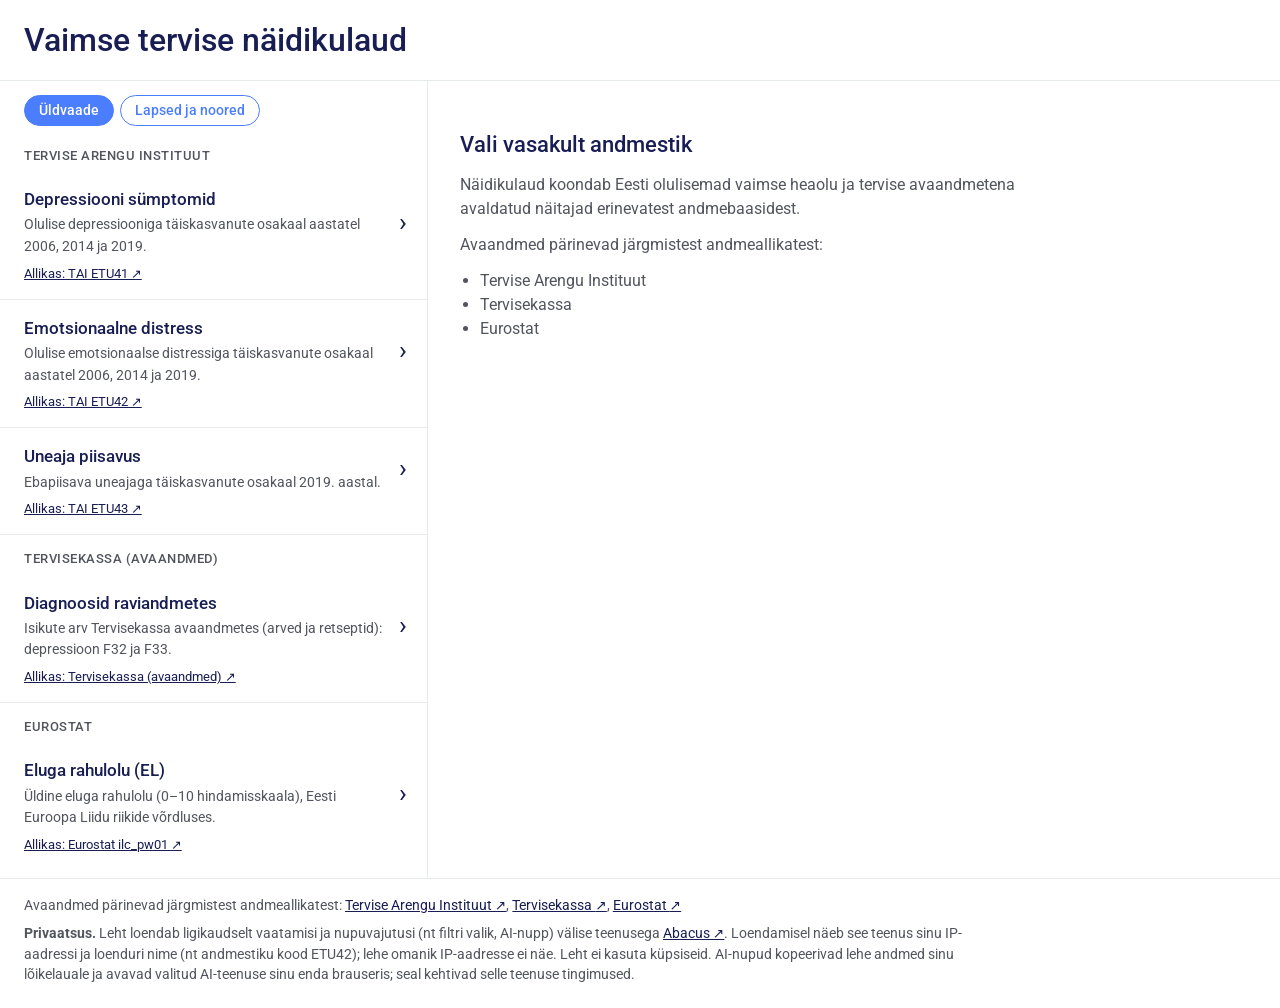
==== index.html @ b2aa9c13 "Lisa vaade „Lapsed ja noored“ ja HBSC depressiivsete episoodide aruanne (KU12, KU121–KU123) Loendi k" ====
<!doctype html>
<html lang="et">
<head>
<meta charset="utf-8">
<meta name="viewport" content="width=device-width, initial-scale=1">
<title>Vaimse tervise näidikulaud</title>
<meta name="description" content="Eesti vaimse tervise ja heaolu avaandmed ühel lehel: Tervise Arengu Instituut, Tervisekassa ja Eurostat.">
<link rel="icon" href="favicon.svg" type="image/svg+xml">
<!-- Lingi eelvaade (SharePoint, Teams, e-post) -->
<meta property="og:type" content="website">
<meta property="og:locale" content="et_EE">
<meta property="og:title" content="Vaimse tervise näidikulaud">
<meta property="og:description" content="Eesti vaimse tervise ja heaolu avaandmed ühel lehel: depressioon, distress, uneaja piisavus, eluga rahulolu ja koolinoorte depressiivsed episoodid. Allikad: Tervise Arengu Instituut, Tervisekassa, Eurostat.">
<meta property="og:url" content="https://maag6969.github.io/vt-startpage/">
<meta name="twitter:card" content="summary">
<!--
  Content Security Policy: skriptid, stiilid ja fondid ainult omalt lehelt; päringud ainult nimetatud andmeallikatele ja loendurile.
  Uue andmeallika lisamisel lisa selle aadress connect-src alla (muidu päring blokeeritakse). style-src on range: HTML-is ei tohi olla
  style="…" atribuuti, värve pannakse CSSOM-iga. Meta-tag ei toeta frame-ancestors'i (GitHub Pages ei lase HTTP-päiseid seadistada).
-->
<meta http-equiv="Content-Security-Policy" content="default-src 'none'; script-src 'self'; style-src 'self'; font-src 'self'; img-src 'self' data:; connect-src 'self' https://statistika.tai.ee https://ec.europa.eu https://abacus.jasoncameron.dev; base-uri 'none'; form-action 'none'; object-src 'none'">
<meta name="referrer" content="strict-origin-when-cross-origin">
<link rel="stylesheet" href="css/styles.css">
</head>
<body>
<a class="skip-link" href="#content">Liigu sisu juurde</a>

<header class="site-header">
  <div class="site-header__title">
    <h1>Vaimse tervise näidikulaud</h1>
    <p class="site-header__views" id="view-count" hidden></p>
  </div>
</header>

<div class="layout">
  <nav class="panel-list" aria-label="Andmestikud">
    <div class="list-toolbar" id="view-toolbar" role="group" aria-label="Loendi vaade">
      <button type="button" class="view-toggle is-active" data-mode="yld" aria-pressed="true" aria-controls="dataset-list">Üldvaade</button>
      <button type="button" class="view-toggle" data-mode="noored" aria-pressed="false" aria-controls="dataset-list">Lapsed ja noored</button>
    </div>
    <div id="dataset-list"></div>
  </nav>

  <main class="panel-content" id="content" tabindex="-1" aria-live="polite" aria-busy="false"></main>
</div>

<!-- Sisu (allikate loetelu) tuleb js/app.js renderFooter()-ist, samast allikast mis avalehe tekst -->
<footer class="site-footer" id="site-footer"></footer>

<script src="js/core.js"></script>
<script src="js/tables/etu41.js"></script>
<script src="js/tables/etu42.js"></script>
<script src="js/tables/etu43.js"></script>
<script src="js/tables/eurostat-ilc-pw01.js"></script>
<script src="js/tables/tervisekassa-adapter.js"></script>
<script src="js/tables/tervisekassa-diagnoosid.js"></script>
<script src="js/tables/hbsc-ku12.js"></script>
<script src="js/module.js"></script>
<script src="js/usage.js"></script>
<script src="js/ai-prompt.js"></script>
<script src="js/app.js"></script>
</body>
</html>
---- css/styles.css ----
/* Vaimse tervise näidikulaud — stiilid. Tokenid ja otsused: disain.md p. 1–2. */

/* Roboto ise hostitud: muutuv font, üks fail katab kaalud 300–700; latin-ext sisaldab eesti š ja ž. Sama font mis varem Google Fonts'ist,
   aga külastaja IP ei lähe Google'ile. Litsents: fonts/OFL.txt (SIL OFL 1.1). */
@font-face {
  font-family: "Roboto"; font-style: normal; font-weight: 300 700; font-stretch: 100%; font-display: swap;
  src: url("../fonts/roboto-latin-ext.woff2") format("woff2");
  unicode-range: U+0100-02BA, U+02BD-02C5, U+02C7-02CC, U+02CE-02D7, U+02DD-02FF, U+0304, U+0308, U+0329, U+1D00-1DBF, U+1E00-1E9F, U+1EF2-1EFF, U+2020, U+20A0-20AB, U+20AD-20C4, U+2113, U+2C60-2C7F, U+A720-A7FF;
}
@font-face {
  font-family: "Roboto"; font-style: normal; font-weight: 300 700; font-stretch: 100%; font-display: swap;
  src: url("../fonts/roboto-latin.woff2") format("woff2");
  unicode-range: U+0000-00FF, U+0131, U+0152-0153, U+02BB-02BC, U+02C6, U+02DA, U+02DC, U+0304, U+0308, U+0329, U+2000-206F, U+20AC, U+2122, U+2191, U+2193, U+2212, U+2215, U+FEFF, U+FFFD;
}

:root {
  color-scheme: light;

  /* SoM stiiliraamat */
  --som-keskmine-sinine: #4B7DFF;
  --som-tumesinine:      #181E54;

  --tekst-1:        #0e0f21;
  --tekst-pealkiri: #181E54;
  --tekst-2:        #52555e;
  --taust:          #ffffff;
  --joon:           #e7eaea;
  --sinine-15:      #E4ECFF;
  --positiivne:     #677c36;
  --negatiivne:     #c0392b;

  --series-1: #4B7DFF;
  --series-2: #d4621a;   /* raamatu oranž #f17a29 tumendatud: graafikuelemendi kontrast ≥ 3:1 */
  /* Rühmade võrdluse jooned (vanuserühmad, haridustasemed; SoM lisavärvid tumendatud, 35–64 lilla). 7 värvi
     validaatoriga kontrollitud valgel taustal (06.11.2026: kõrvuti olevate halvim värvipimeduse ΔE 12,1, tavanägemisel 26,6,
     kontrast ≥ 3:1). Järjekord on fikseeritud: sama värv kõigis aruannetes, kus vanuserühmi võrreldakse. */
  --age-1: #d4621a;   /* oranž */
  --age-2: #2a8fd1;   /* helesinine tumendatud */
  --age-3: #b88a00;   /* kollane tumendatud */
  --age-4: #7c3fbf;   /* lilla (SoM paletis lillat pole; kaks sinist oleks eristamatud) */
  --age-5: #4e9a3a;   /* heleroheline tumendatud */
  --age-6: #9b2774;   /* roosakaslilla */
  --age-7: #0093a8;   /* türkiis */

  --skeleton: #f1f3f3;
  --radius:   12px;
  --pill:     999px;
  --font: "Roboto", system-ui, -apple-system, "Segoe UI", sans-serif;
}

* { box-sizing: border-box; }

/* Brauseri kerimiskinnitus (scroll anchoring) lükkas pärast aruande valimist lehe tagasi vana asukohta: laadimiskaader on
   lühike, siis sisu kasvab ja brauser hoiab jalust paigal. Aruande sisu vahetub terviklikult, seega kinnitust pole vaja. */
html { overflow-anchor: none; }

html, body {
  margin: 0;
  background: var(--taust);
  color: var(--tekst-1);
  font-family: var(--font);
  font-size: 16px;
  line-height: 1.5;
}

a { color: var(--tekst-pealkiri); }
a:hover { text-decoration-thickness: 2px; }

:focus-visible {
  outline: 3px solid var(--som-keskmine-sinine);
  outline-offset: 2px;
}

.visually-hidden {
  position: absolute !important; width: 1px; height: 1px; overflow: hidden;
  clip: rect(0 0 0 0); white-space: nowrap;
}

.only-narrow { display: none; }
@media (max-width: 767px) {
  .only-wide { display: none; }
  .only-narrow { display: inline; }
}

.skip-link {
  position: absolute; left: 16px; top: -48px; z-index: 10;
  background: var(--som-tumesinine); color: #fff; padding: 8px 16px; border-radius: var(--pill);
}
.skip-link:focus { top: 8px; }

/* ---- päis ---------------------------------------------------------- */

.site-header {
  display: flex; flex-wrap: wrap; align-items: baseline; justify-content: space-between;
  gap: 4px 24px;
  padding: 20px 24px;
  border-bottom: 1px solid var(--joon);
}
.site-header h1 {
  margin: 0;
  color: var(--tekst-pealkiri);
  font-weight: 500;
  font-size: 2rem;          /* 1.6rem × 1,25 */
  line-height: 1.25;
}
.site-header__views { margin: 2px 0 0; font-size: 0.875rem; color: var(--tekst-2); font-variant-numeric: tabular-nums; }
.site-header__views[hidden] { display: none; }

/* ---- paneelid ------------------------------------------------------ */

.layout {
  display: grid;
  grid-template-columns: minmax(320px, 1fr) 2fr;
  min-height: calc(100vh - 160px);
}

/* Laial ekraanil on loend kleepuv: leht kerib tervikuna (hea printimisel ja iframe'is), aga loend jääb ekraanile
   ja kerib vajadusel ise. Eraldusjoon on sisupaneelil, et see jookseks kogu kõrguse ulatuses. */
.panel-list {
  padding: 8px 0;
  position: sticky; top: 0; align-self: start;
  max-height: 100vh; overflow-y: auto;
}

.panel-content {
  border-left: 1px solid var(--joon);
  padding: 24px 32px 48px;
  min-width: 0;
}

/* ---- loendi rida --------------------------------------------------- */

.dataset-list { list-style: none; margin: 0; padding: 0; }

/* Grupi pealkiri: väike hall rida rea kohal */
.dataset-group-heading {
  margin: 0; padding: 14px 20px 6px 24px;
  font-size: 0.8rem; font-weight: 500; letter-spacing: 0.04em; text-transform: uppercase;
  color: var(--tekst-2);
}
.dataset-list + .dataset-group-heading { border-top: 1px solid var(--joon); margin-top: 0; }

.dataset {
  position: relative;
  border-bottom: 1px solid var(--joon);
}
.dataset:last-child { border-bottom: none; }

.dataset::before {
  content: ""; position: absolute; left: 0; top: 0; bottom: 0; width: 4px;
  background: transparent;
}
.dataset.is-active { background: var(--sinine-15); }
.dataset.is-active::before { background: var(--som-keskmine-sinine); }

.dataset__button {
  display: grid; grid-template-columns: 1fr auto; gap: 2px 12px; align-items: center;
  width: 100%;
  padding: 16px 20px 4px 24px;
  background: none; border: none; text-align: left; cursor: pointer;
  font: inherit; color: inherit;
}
.dataset__button:hover .dataset__title { text-decoration: underline; }
.dataset__button:focus-visible { outline-offset: -3px; }

.dataset__title {
  grid-column: 1; color: var(--tekst-pealkiri); font-weight: 500; font-size: 1.05rem;
}
.dataset__desc { grid-column: 1; color: var(--tekst-2); font-size: 0.9rem; }
.dataset__chevron {
  grid-column: 2; grid-row: 1 / span 2;
  color: var(--som-tumesinine); font-size: 1.6rem; line-height: 1;
}

.dataset__footer {
  display: flex; flex-wrap: wrap; align-items: center; gap: 4px 16px;
  padding: 2px 20px 16px 24px;
  font-size: 0.8rem; color: var(--tekst-2);
}
.dataset__views { font-variant-numeric: tabular-nums; }
.dataset__views[hidden] { display: none; }
.dataset__status { display: inline-flex; align-items: center; gap: 6px; }
.dataset__status.is-error { color: var(--negatiivne); font-weight: 500; }

.spinner {
  width: 14px; height: 14px; border-radius: 50%;
  border: 2px solid var(--joon); border-top-color: var(--som-keskmine-sinine);
  animation: spin 0.8s linear infinite;
}
@keyframes spin { to { transform: rotate(360deg); } }

/* ---- nupud ---------------------------------------------------------- */

.btn {
  display: inline-flex; align-items: center; justify-content: center; gap: 8px;
  font-family: var(--font); font-size: 19px; font-weight: 700; line-height: 1.2;
  background: var(--som-keskmine-sinine); color: #fff;
  border: none; border-radius: var(--pill);
  padding: 10px 24px; cursor: pointer; text-decoration: none;
}
.btn:hover { filter: brightness(0.94); }
.btn:disabled { opacity: 0.6; cursor: progress; }

/* Väiksem, tagasihoidlikum nupuvariant (nt „Näita kõiki riike“ tulpdiagrammi all) */
.btn--ghost {
  background: none; color: var(--som-tumesinine); font-size: 0.9rem;
  padding: 6px 14px; border: 1px solid var(--joon); margin-top: 4px;
}
.btn--ghost:hover { filter: none; background: var(--sinine-15); }

/* ---- ümarad sildid -------------------------------------------------- */

.pill {
  display: inline-block;
  background: var(--sinine-15); color: var(--som-tumesinine);
  font-size: 0.8rem; font-weight: 500; line-height: 1.4;
  padding: 3px 12px; border-radius: var(--pill);
}
/* ---- kuvamisala ----------------------------------------------------- */

.back-link { display: none; margin-bottom: 16px; font-size: 0.9rem; }

.empty-state { max-width: 560px; padding-top: 24px; }
.empty-state h2 { color: var(--tekst-pealkiri); font-weight: 500; font-size: 1.35rem; margin: 0 0 12px; }
.empty-state p { color: var(--tekst-2); margin: 0 0 12px; }
.empty-state ul { color: var(--tekst-2); margin: 0 0 12px; padding-left: 1.25rem; }

.module__status { font-size: 0.875rem; color: var(--tekst-2); margin: 0; }
.module__status:empty { display: none; }
.module__status a { color: inherit; }
.module__status--error { color: var(--negatiivne); font-weight: 500; }
/* Ülemine rida: staatus väiksemas kirjas, AI-nupud samal real paremal (nagu M3). Kui staatusele jääks alla 280 px,
   läheb nupukast järgmisele reale, et staatus ei muutuks kitsaks mitmerealiseks tulbaks. */
.module__topbar { display: flex; flex-wrap: wrap; align-items: flex-start; gap: 4px 14px; margin: 0 0 4px; }
.module__topbar .module__status { font-size: 0.78rem; line-height: 1.45; flex: 1 1 280px; min-width: 0; }
.ai-box { margin: 0 0 0 auto; flex: 0 0 auto; max-width: 100%; }
.ai-box__row { display: flex; flex-wrap: wrap; align-items: center; gap: 6px; }
.ai-box__label { font-size: 0.78rem; color: var(--tekst-2); }
/* Tumesinine, sest valge kiri keskmisel sinisel (~3,7:1) ei sobi nii väikesele kirjale (AI-ANALUUS.md p. 9.2) */
.ai-box__btn {
  font: inherit; font-size: 0.78rem; font-weight: 500; line-height: 1.3; cursor: pointer;
  padding: 2px 10px; border-radius: var(--pill);
  color: #fff; background: var(--som-tumesinine); border: 1px solid var(--som-tumesinine);
}
.ai-box__btn:hover { filter: brightness(1.6); }
.ai-box__btn:disabled { opacity: 0.45; cursor: not-allowed; filter: none; }
.ai-box__btn:focus-visible { outline: 2px solid var(--som-keskmine-sinine); outline-offset: 2px; }
/* Pikk teade ei tohi kasti (ja ülemise rea) laiust määrata: width 0 + min-width 100% = murdub kasti laiusesse */
.ai-box__msg {
  width: 0; min-width: 100%; box-sizing: border-box; margin: 6px 0 0; padding: 10px 14px;
  font-size: 0.875rem; font-weight: 500; color: var(--tekst-1);
  background: var(--sinine-15); border-left: 4px solid var(--som-keskmine-sinine); border-radius: 4px;
}
.ai-box__msg:empty { display: none; }
.ai-box__text { display: block; width: 0; min-width: 100%; box-sizing: border-box; margin: 6px 0 0; font: inherit; font-size: 0.8125rem; }
.ai-toast {
  position: fixed; left: 16px; bottom: 16px; z-index: 50;
  width: min(380px, 44vw); padding: 14px 16px; box-sizing: border-box;
  background: var(--sinine-15); color: var(--tekst-1);
  border: 1px solid var(--som-keskmine-sinine); border-left-width: 6px; border-radius: 6px;
  box-shadow: 0 4px 16px rgba(24, 30, 84, 0.25);
}
.ai-toast[hidden] { display: none; }
/* 44vw hoiab teate AI-akna (ekraani parem pool) alt väljas; kitsal ekraanil akent kõrvale ei jää */
@media (max-width: 700px) { .ai-toast { width: calc(100vw - 32px); } }
.ai-toast__text { margin: 0 0 10px; font-size: 1rem; font-weight: 500; line-height: 1.4; }
.ai-toast__close {
  font: inherit; font-size: 0.875rem; font-weight: 500; cursor: pointer;
  padding: 4px 16px; border-radius: var(--pill); border: 0;
  color: #fff; background: var(--som-tumesinine);
}
.ai-toast__close:focus-visible { outline: 2px solid var(--som-keskmine-sinine); outline-offset: 2px; }
.module__head h2 {
  color: var(--tekst-pealkiri); font-weight: 500; font-size: 1.6rem; line-height: 1.25;
  margin: 8px 0 4px;
}
.module__head h2:focus { outline: none; }
.module__subtitle { color: var(--tekst-2); margin: 0 0 12px; }
.module__meta { display: flex; flex-wrap: wrap; gap: 8px; margin: 0 0 24px; padding: 0; list-style: none; }

/* filtrid kahes reas: pealmises rippmenüüd, igaühe all selle filtri võrdlusnupp */
.filter-block { margin: 0 0 24px; }
.filters {
  display: flex; flex-wrap: wrap; align-items: flex-start; gap: 16px 24px;
  margin: 0;
}
.field { display: flex; flex-direction: column; gap: 6px; min-width: 0; }
.field > label, .field > legend {
  font-size: 0.8rem; font-weight: 500; color: var(--tekst-2); padding: 0;
}
/* Rippmenüü ja võrdlusnupp on AI-nupust (.ai-box__btn) 10% suuremad: kiri 0.78 → 0.858rem, sisevahe 2/10 → 2.2/11 px */
.field select {
  font: inherit; font-size: 0.858rem; line-height: 1.3; color: var(--tekst-1);
  background: var(--taust); border: 1px solid #c9cfcf; border-radius: var(--pill);
  padding: 2.2px 26px 2.2px 11px; min-width: 130px; max-width: 100%;
  appearance: none; cursor: pointer;
  background-image: linear-gradient(45deg, transparent 50%, var(--som-tumesinine) 50%),
                    linear-gradient(135deg, var(--som-tumesinine) 50%, transparent 50%);
  background-position: calc(100% - 15px) 55%, calc(100% - 11px) 55%;
  background-size: 4px 4px; background-repeat: no-repeat;
}
.field select:focus-visible { outline: 3px solid var(--som-keskmine-sinine); outline-offset: 2px; }

/* Võrdlusnupp: pastelne heleroheline, aktiivne tumesinine */
.compare-btn {
  align-self: flex-start; margin-top: 4px;
  font: inherit; font-size: 0.858rem; font-weight: 500; line-height: 1.3; cursor: pointer;
  padding: 2.2px 11px; border-radius: var(--pill);
  border: 1px solid #a9d8b5; background: #dff3e3; color: var(--som-tumesinine);
}
.compare-btn:hover { border-color: var(--som-tumesinine); }
.compare-btn[aria-pressed="true"] { background: var(--som-tumesinine); border-color: var(--som-tumesinine); color: #fff; }
.compare-btn:focus-visible { outline: 3px solid var(--som-keskmine-sinine); outline-offset: 2px; }

/* Vaate nupud loendi kohal („Üldvaade“ | „Lapsed ja noored“) ja õdetabelite lõike lüliti aruande päises
   (19.11.2026, kujundus nagu M3-s: kontuurnupud, valitud täidetud) */
.list-toolbar { display: flex; flex-wrap: wrap; gap: 6px; padding: 6px 20px 6px 24px; }
.view-toggle {
  font: inherit; font-size: 0.875rem; font-weight: 500; cursor: pointer;
  padding: 4px 14px; border-radius: 999px;
  color: var(--som-keskmine-sinine); background: var(--taust); border: 1px solid var(--som-keskmine-sinine);
}
.view-toggle:hover, .view-toggle:focus-visible { background: var(--som-keskmine-sinine); color: #fff; }
.view-toggle:focus-visible { outline: 3px solid var(--som-tumesinine); outline-offset: 2px; }
.view-toggle.is-active { background: var(--som-keskmine-sinine); color: #fff; }
.sibling-switch { display: flex; flex-wrap: wrap; align-items: center; gap: 6px; margin: 0 0 14px; }

.module__body { transition: opacity 0.15s; }
.module__body.is-loading { opacity: 0.45; pointer-events: none; }

/* KPI-kaardid */
.kpi-row { display: flex; flex-wrap: wrap; gap: 16px; margin-bottom: 16px; }
.kpi {
  flex: 1 1 220px; max-width: 360px;
  border: 1px solid var(--joon); border-radius: var(--radius); padding: 16px 20px;
}
.kpi p { margin: 0; }
.kpi__label { font-size: 0.8rem; font-weight: 500; color: var(--tekst-2); text-transform: uppercase; letter-spacing: 0.04em; }
.kpi__value { font-size: 2.6rem; font-weight: 300; color: var(--som-tumesinine); line-height: 1.2; margin: 4px 0 !important; font-variant-numeric: tabular-nums; }
.kpi__value--missing { font-size: 1.1rem; font-weight: 400; color: var(--tekst-2); padding: 12px 0; }
.kpi__delta { font-size: 0.9rem; font-weight: 500; }
.kpi__delta.is-worse { color: var(--negatiivne); }
.kpi__delta.is-better { color: var(--positiivne); }
.kpi__delta.is-flat { color: var(--tekst-2); }
.kpi__delta-ref { font-weight: 400; color: var(--tekst-2); }
.kpi__note { font-size: 0.85rem; color: var(--tekst-2); }
.kpi__reference {
  font-size: 0.85rem; color: var(--tekst-2); margin-top: 8px !important;
  padding-top: 8px; border-top: 1px solid var(--joon);
}
.chart-note--after { margin: 8px 0 0; }

/* Valitud lõige (M3 eeskujul): KPI kastis ning iga joonise ja andmetabeli pealkirja all, väiksemas
   paksus kirjas, alati ka vaikevalikute korral (module.js TAI.sliceParts). Mitme KPI-kaardiga aruandel üks rida kogu
   kaardirea kasti ülaosas (.kpi-block), ühe kaardiga aruandel kaardi sees sildi all. */
.slice { font-size: 0.8rem; line-height: 1.4; color: var(--tekst-2); font-weight: 700; }
.chart-slice { margin: 0 0 10px; }
.kpi__slice { margin: 2px 0 4px !important; contain: inline-size; }
.kpi-block { border: 1px solid var(--joon); border-radius: var(--radius); padding: 12px 14px 0; margin-bottom: 16px; }
.kpi-block__slice { margin: 0 0 10px; }
.kpi-block .kpi-row { margin-bottom: 14px; }
.data-table__slice { display: block; margin-top: 2px; }

/* callout */
.callout {
  background: var(--sinine-15); border-left: 4px solid var(--som-keskmine-sinine);
  border-radius: 0 var(--radius) var(--radius) 0;
  padding: 14px 18px; margin: 0 0 32px; color: var(--tekst-1); max-width: 760px;
}

/* graafikud */
.chart-section { margin: 0 0 32px; }
.chart-section h3 { color: var(--tekst-pealkiri); font-weight: 500; font-size: 1.15rem; margin: 0 0 2px; }
.chart-note { color: var(--tekst-2); font-size: 0.85rem; margin: 0 0 10px; }
.legend { display: flex; flex-wrap: wrap; gap: 6px 18px; list-style: none; margin: 0 0 8px; padding: 0; font-size: 0.85rem; color: var(--tekst-2); }
.legend li { display: inline-flex; align-items: center; gap: 6px; }
.legend__swatch { width: 12px; height: 12px; border-radius: 50%; display: inline-block; }

.chart-holder { position: relative; width: 100%; }
svg.chart { display: block; max-width: 100%; height: auto; overflow: visible; font-family: var(--font); }
svg.chart .gridline { stroke: var(--joon); stroke-width: 1; }
svg.chart .baseline { stroke: #c9cfcf; stroke-width: 1; }
svg.chart .axis-label { fill: var(--tekst-2); font-size: 12px; }
svg.chart .mark-label {
  fill: var(--tekst-1); font-size: 12px; font-weight: 500; font-variant-numeric: tabular-nums;
  paint-order: stroke; stroke: var(--taust); stroke-width: 4px; stroke-linejoin: round;  /* loetav ka joone peal */
}
svg.chart .ref-label { paint-order: stroke; stroke: var(--taust); stroke-width: 4px; stroke-linejoin: round; }
svg.chart .line-series { fill: none; stroke-width: 2.5; }
svg.chart .line-dot { stroke: var(--taust); stroke-width: 2; }
svg.chart .group-label { fill: var(--tekst-2); font-size: 11px; font-weight: 500; text-transform: uppercase; letter-spacing: 0.05em; }
svg.chart .bar-label { fill: var(--tekst-1); font-size: 12.5px; }
svg.chart .bar-label.is-selected { font-weight: 700; fill: var(--som-tumesinine); }
svg.chart .ref-line { stroke-width: 1.5; stroke-dasharray: 4 3; }
svg.chart .ref-label { fill: var(--tekst-2); font-size: 11px; font-weight: 500; }
svg.chart .mark { cursor: default; }
svg.chart .mark:focus { outline: none; }
svg.chart .mark:focus-visible { stroke: var(--som-tumesinine); stroke-width: 3; }

.tooltip {
  position: absolute; z-index: 5; pointer-events: none;
  transform: translate(-50%, calc(-100% - 10px));
  background: var(--som-tumesinine); color: #fff;
  font-size: 0.8rem; padding: 6px 10px; border-radius: 8px; white-space: nowrap;
  opacity: 0; transition: opacity 0.1s;
}
.tooltip.is-visible { opacity: 1; }

/* andmetabel */
.data-details { margin: 0 0 8px; }
.data-details summary {
  cursor: pointer; color: var(--tekst-pealkiri); font-weight: 500; padding: 8px 0;
}
.data-table { width: 100%; max-width: 720px; border-collapse: collapse; font-size: 0.875rem; margin: 12px 0 20px; }
.data-table caption { text-align: left; color: var(--tekst-2); font-size: 0.85rem; padding-bottom: 6px; }
.data-table th, .data-table td { text-align: left; padding: 6px 10px; border-bottom: 1px solid var(--joon); }
.data-table thead th { color: var(--tekst-2); font-weight: 500; }
.data-table tbody th { font-weight: 400; }
.data-table .num { text-align: right; font-variant-numeric: tabular-nums; }
.data-table tr.is-total th, .data-table tr.is-total td { font-weight: 500; }
.data-table__link { font-size: 0.875rem; margin: 0; }

.module__footnotes {
  margin-top: 32px; padding-top: 16px; border-top: 1px solid var(--joon);
  font-size: 0.8rem; color: var(--tekst-2);
}
.module__footnotes p { margin: 0 0 6px; }

/* laadimise skelett */
.skeleton { display: grid; gap: 12px; padding-top: 8px; }
.skeleton__bar { background: var(--skeleton); border-radius: 8px; height: 16px; }
.skeleton__bar--title { height: 32px; width: 60%; }
.skeleton__bar--short { width: 30%; }
.skeleton__block { background: var(--skeleton); border-radius: var(--radius); height: 220px; margin-top: 12px; }

/* viga */
.error-box {
  border: 1px solid var(--joon); border-left: 4px solid var(--negatiivne);
  border-radius: var(--radius); padding: 20px 24px; max-width: 640px;
}
.error-box h3 { margin: 0 0 8px; color: var(--negatiivne); font-weight: 500; font-size: 1.1rem; }
.error-box p { margin: 0 0 16px; }
.error-box__upload { margin-top: 20px; padding-top: 16px; border-top: 1px solid var(--joon); font-size: 0.9rem; }
.error-box__upload p.muted { margin: 0 0 10px; color: var(--tekst-2); }
.error-box__upload label { display: block; font-weight: 500; margin-bottom: 6px; }
.error-box__upload input { font: inherit; max-width: 100%; }

/* ---- lehe jalus ----------------------------------------------------- */

.site-footer {
  border-top: 1px solid var(--joon);
  padding: 16px 24px 24px;
  font-size: 0.85rem; color: var(--tekst-2);
}
.site-footer p { margin: 0; max-width: 72em; }
.site-footer p + p { margin-top: 8px; }

/* ---- kitsas ekraan -------------------------------------------------- */

@media (max-width: 767px) {
  .site-header { padding: 16px; }
  .site-header h1 { font-size: 1.6875rem; }  /* 1.35rem × 1,25 */
  .layout { grid-template-columns: 1fr; min-height: 0; }
  .panel-list { position: static; max-height: none; overflow-y: visible; border-bottom: 1px solid var(--joon); padding: 0; }
  .dataset__button { padding: 14px 16px 4px 20px; }
  .dataset__footer { padding: 2px 16px 14px 20px; }
  .panel-content { border-left: none; padding: 20px 16px 40px; }
  .back-link { display: inline-block; }
  .site-footer { padding: 16px; }
}

/* Ainult ekraanil: printimisel on lehe laius samuti alla 768 px, aga seal ei ole vaja näpuga vajutada ega kerida.
   Nupud vähemalt 40 px kõrged (sama mis rippmenüüd). */
@media screen and (max-width: 767px) {
  .ai-box { margin-left: 0; width: 100%; }
  .ai-box__label { flex-basis: 100%; font-size: 0.875rem; }
  .ai-box__btn { flex: 1 1 0; min-height: 40px; font-size: 0.875rem; }
  .ai-toast__close { min-height: 40px; }
  .compare-btn, .field select, .view-toggle { min-height: 40px; }
  .back-link { padding: 9px 0; }
  .dataset__footer a { display: inline-block; padding: 6px 0; }
  /* Mitme veeruga võrdlustabel kitsal ekraanil: tabel keritav, leht mitte. Padding hoiab fookusjoone nähtaval. */
  .data-details { overflow-x: auto; padding: 3px; margin-left: -3px; margin-right: -3px; }
  .data-table th, .data-table td { padding: 6px; }
}

/* ---- printimine ----------------------------------------------------- */

.print-only { display: none; }

@media print {
  @page { margin: 15mm; }
  html, body { font-size: 11pt; }
  .skip-link, .panel-list, .back-link, .filters, .dataset__status, .site-header__views,
  .module__status, .ai-box, .ai-toast, .btn, .error-box__upload, .data-details summary, .tooltip { display: none !important; }
  .print-only { display: block; }

  .site-header { padding: 0 0 8px; }
  .layout { display: block; min-height: 0; }
  .panel-content { border-left: none; padding: 12px 0 0; }
  .site-footer { padding: 8px 0 0; }

  /* taustavärvid (callout, sildid) ka printides */
  .callout, .pill, .kpi, svg.chart { -webkit-print-color-adjust: exact; print-color-adjust: exact; }
  /* tabel koos pealkirjaga samale lehele; lehest pikem tabel murdub ikka, aga ridade vahelt */
  .kpi-row, .kpi, .callout, .chart-section, .chart-note--after, .data-table, .data-table tr { break-inside: avoid; }
  .chart-section h3 { break-after: avoid; }

  a { color: inherit; text-decoration: none; }
  .module__footnotes a::after, .site-footer a::after { content: " (" attr(href) ")"; font-size: 0.85em; word-break: break-all; }
  .module__footnotes a span, .site-footer a span { display: none; }
}

@media (prefers-reduced-motion: reduce) {
  .spinner { animation-duration: 2.4s; }
  html { scroll-behavior: auto; }
}
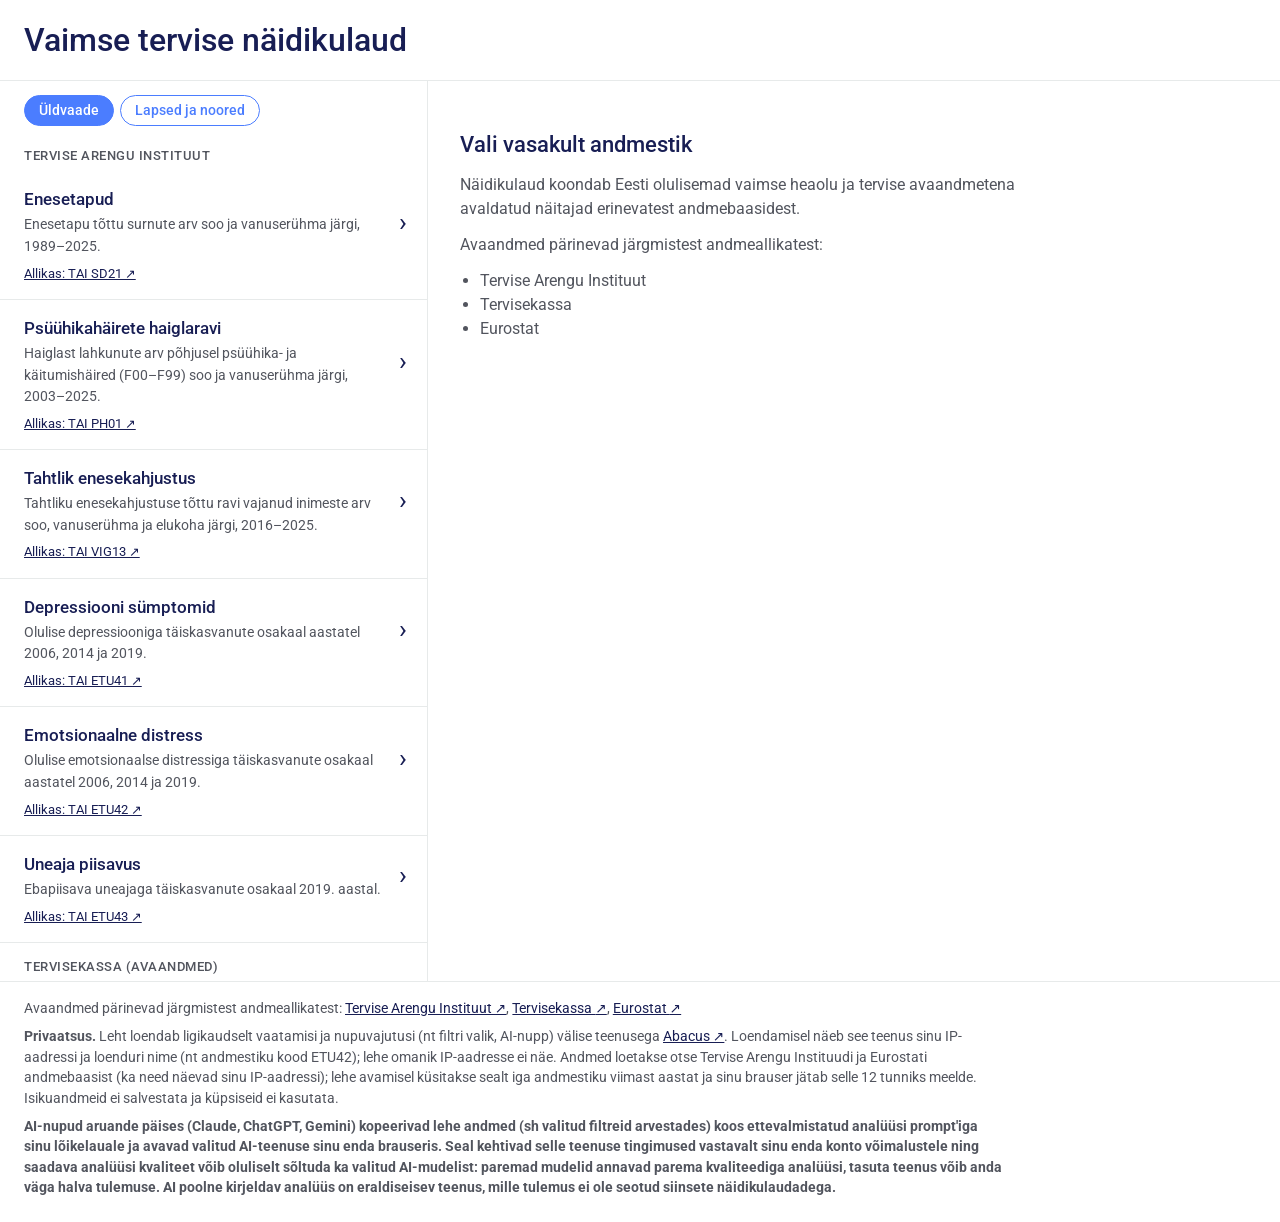
==== commit 16b2b754: "Lisa laste vaatesse HBSC masendus, kiusamine, küberkiusamine, tervise enesehinnang ja PKH4; Üldvaate" ====
--- a/index.html
+++ b/index.html
@@ -51,10 +51,12 @@
 <script src="js/tables/etu41.js"></script>
 <script src="js/tables/etu42.js"></script>
 <script src="js/tables/etu43.js"></script>
+<script src="js/tables/tai-registrid.js"></script>
 <script src="js/tables/eurostat-ilc-pw01.js"></script>
 <script src="js/tables/tervisekassa-adapter.js"></script>
 <script src="js/tables/tervisekassa-diagnoosid.js"></script>
 <script src="js/tables/hbsc-ku12.js"></script>
+<script src="js/tables/hbsc-pered.js"></script>
 <script src="js/module.js"></script>
 <script src="js/usage.js"></script>
 <script src="js/ai-prompt.js"></script>
--- a/css/styles.css
+++ b/css/styles.css
@@ -16,7 +16,7 @@
 :root {
   color-scheme: light;
 
-  /* SoM stiiliraamat */
+  /* Põhivärvid */
   --som-keskmine-sinine: #4B7DFF;
   --som-tumesinine:      #181E54;
 
@@ -31,13 +31,13 @@
 
   --series-1: #4B7DFF;
   --series-2: #d4621a;   /* raamatu oranž #f17a29 tumendatud: graafikuelemendi kontrast ≥ 3:1 */
-  /* Rühmade võrdluse jooned (vanuserühmad, haridustasemed; SoM lisavärvid tumendatud, 35–64 lilla). 7 värvi
+  /* Rühmade võrdluse jooned (vanuserühmad, haridustasemed; põhipaleti lisavärvid tumendatud, 35–64 lilla). 7 värvi
      validaatoriga kontrollitud valgel taustal (06.11.2026: kõrvuti olevate halvim värvipimeduse ΔE 12,1, tavanägemisel 26,6,
      kontrast ≥ 3:1). Järjekord on fikseeritud: sama värv kõigis aruannetes, kus vanuserühmi võrreldakse. */
   --age-1: #d4621a;   /* oranž */
   --age-2: #2a8fd1;   /* helesinine tumendatud */
   --age-3: #b88a00;   /* kollane tumendatud */
-  --age-4: #7c3fbf;   /* lilla (SoM paletis lillat pole; kaks sinist oleks eristamatud) */
+  --age-4: #7c3fbf;   /* lilla (põhipaletis lillat pole; kaks sinist oleks eristamatud) */
   --age-5: #4e9a3a;   /* heleroheline tumendatud */
   --age-6: #9b2774;   /* roosakaslilla */
   --age-7: #0093a8;   /* türkiis */
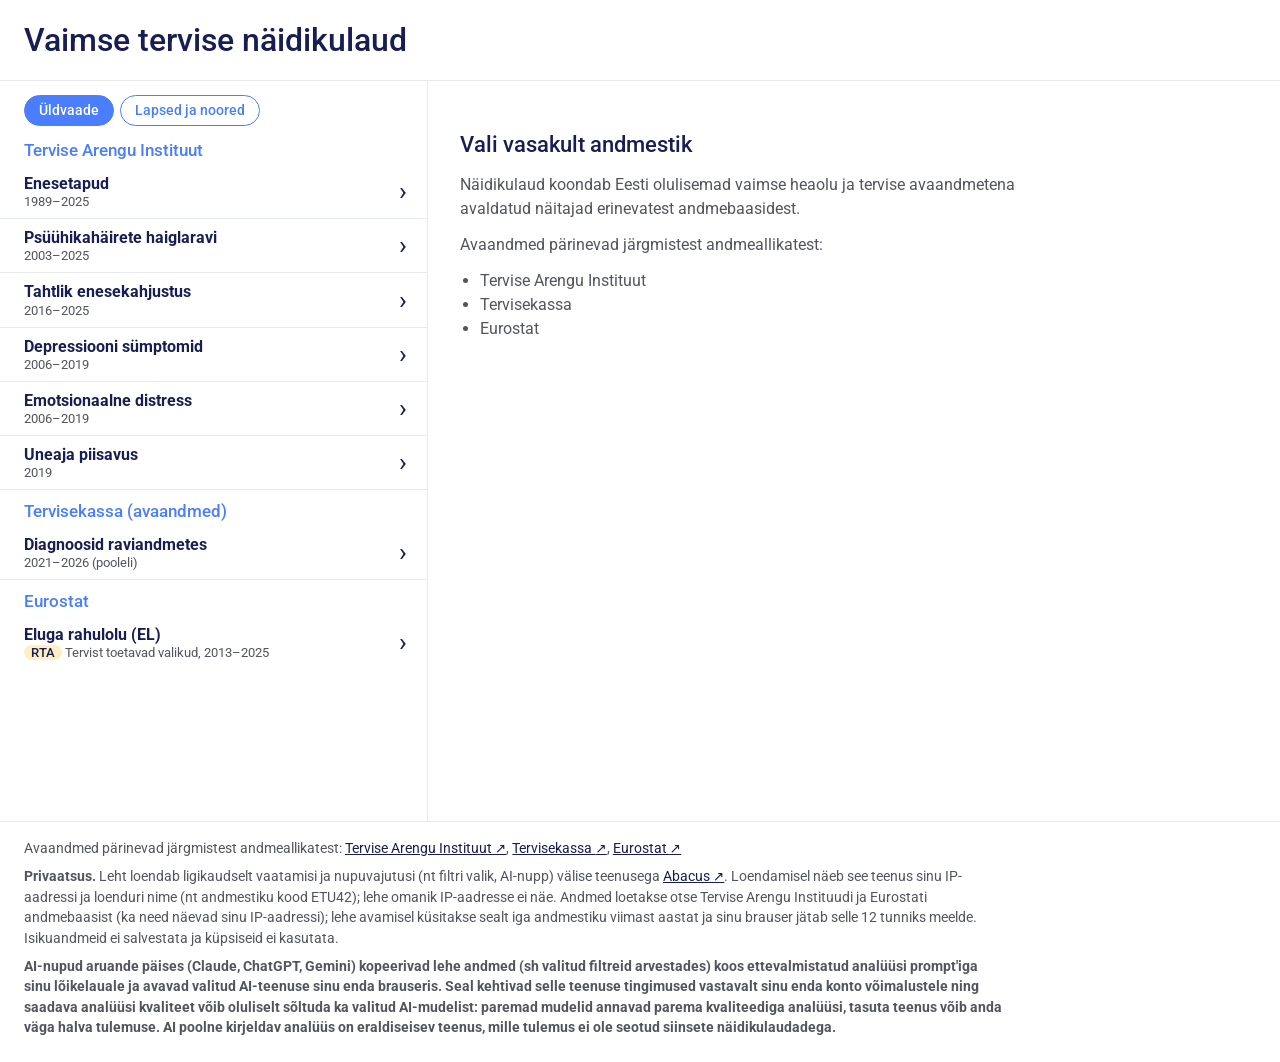
==== commit 05af2eb6: "Lisa menüüsse RTA märk täpse vastavusega aruandele (eluga rahulolu: Tervist toetavad valikud)" ====
--- a/index.html
+++ b/index.html
@@ -57,6 +57,7 @@
 <script src="js/tables/tervisekassa-diagnoosid.js"></script>
 <script src="js/tables/hbsc-ku12.js"></script>
 <script src="js/tables/hbsc-pered.js"></script>
+<script src="js/rta.js"></script>
 <script src="js/module.js"></script>
 <script src="js/usage.js"></script>
 <script src="js/ai-prompt.js"></script>
--- a/css/styles.css
+++ b/css/styles.css
@@ -26,6 +26,7 @@
   --taust:          #ffffff;
   --joon:           #e7eaea;
   --sinine-15:      #E4ECFF;
+  --rta-taust:      #FFEFC2;   /* RTA märgi pastelne kollakas taust (nagu M3-s, 19.11.2026) */
   --positiivne:     #677c36;
   --negatiivne:     #c0392b;
 
@@ -132,12 +133,15 @@
 
 .dataset-list { list-style: none; margin: 0; padding: 0; }
 
-/* Grupi pealkiri: väike hall rida rea kohal */
+/* Loend nagu M3-s (19.11.2026, kasutaja soov): paks pealkiri, teisel real ainult periood, sinine rühmapealkiri, M3 kirjasuurused
+   ja vahed; allikalinki menüüs pole, valitud real vaatamiste arv ja olek. */
+
+/* Rühmapealkiri (allikas): sinine, veidi suurem kui teemade pealkirjad */
 .dataset-group-heading {
-  margin: 0; padding: 14px 20px 6px 24px;
-  font-size: 0.8rem; font-weight: 500; letter-spacing: 0.04em; text-transform: uppercase;
-  color: var(--tekst-2);
-}
+  margin: 0; padding: 11px 20px 4px 24px;
+  color: var(--som-keskmine-sinine); font-weight: 500; font-size: 1.05rem; line-height: 1.25;
+}
+.dataset-group-heading:first-child { padding-top: 8px; }
 .dataset-list + .dataset-group-heading { border-top: 1px solid var(--joon); margin-top: 0; }
 
 .dataset {
@@ -154,9 +158,9 @@
 .dataset.is-active::before { background: var(--som-keskmine-sinine); }
 
 .dataset__button {
-  display: grid; grid-template-columns: 1fr auto; gap: 2px 12px; align-items: center;
+  display: grid; grid-template-columns: 1fr auto; gap: 1px 12px; align-items: center;
   width: 100%;
-  padding: 16px 20px 4px 24px;
+  padding: 9px 20px 8px 24px;
   background: none; border: none; text-align: left; cursor: pointer;
   font: inherit; color: inherit;
 }
@@ -164,19 +168,27 @@
 .dataset__button:focus-visible { outline-offset: -3px; }
 
 .dataset__title {
-  grid-column: 1; color: var(--tekst-pealkiri); font-weight: 500; font-size: 1.05rem;
-}
-.dataset__desc { grid-column: 1; color: var(--tekst-2); font-size: 0.9rem; }
+  grid-column: 1; color: var(--tekst-pealkiri); font-weight: 700; font-size: 1rem; line-height: 1.2;
+}
+/* Teine rida: RTA märk ja programm (kui on, js/rta.js) ning trendi periood (täielik kirjeldus hiirevihjes ja ekraanilugejal) */
+.dataset__desc { grid-column: 1; color: var(--tekst-2); font-size: 0.833rem; line-height: 1.2; }
+/* RTA märk nagu M3-s: tumesinine kiri pastelsel kollakal taustal (kontrast > 12:1) */
+.rta-pill {
+  background: var(--rta-taust); color: var(--som-tumesinine); font-weight: 500;
+  border-radius: var(--pill); padding: 0 7px; white-space: nowrap;
+}
 .dataset__chevron {
   grid-column: 2; grid-row: 1 / span 2;
   color: var(--som-tumesinine); font-size: 1.6rem; line-height: 1;
 }
 
+/* Valitud real: vaatamiste arv ja laadimise olek */
 .dataset__footer {
-  display: flex; flex-wrap: wrap; align-items: center; gap: 4px 16px;
-  padding: 2px 20px 16px 24px;
-  font-size: 0.8rem; color: var(--tekst-2);
-}
+  display: flex; flex-wrap: wrap; align-items: center; gap: 2px 16px;
+  padding: 0 20px 8px 24px;
+  font-size: 0.75rem; color: var(--tekst-2); line-height: 1.2;
+}
+.dataset:not(.is-active) .dataset__footer { display: none; }
 .dataset__views { font-variant-numeric: tabular-nums; }
 .dataset__views[hidden] { display: none; }
 .dataset__status { display: inline-flex; align-items: center; gap: 6px; }
@@ -462,8 +474,8 @@
   .site-header h1 { font-size: 1.6875rem; }  /* 1.35rem × 1,25 */
   .layout { grid-template-columns: 1fr; min-height: 0; }
   .panel-list { position: static; max-height: none; overflow-y: visible; border-bottom: 1px solid var(--joon); padding: 0; }
-  .dataset__button { padding: 14px 16px 4px 20px; }
-  .dataset__footer { padding: 2px 16px 14px 20px; }
+  .dataset__button { padding: 12px 16px 12px 20px; }
+  .dataset__footer { padding: 0 16px 12px 20px; }
   .panel-content { border-left: none; padding: 20px 16px 40px; }
   .back-link { display: inline-block; }
   .site-footer { padding: 16px; }
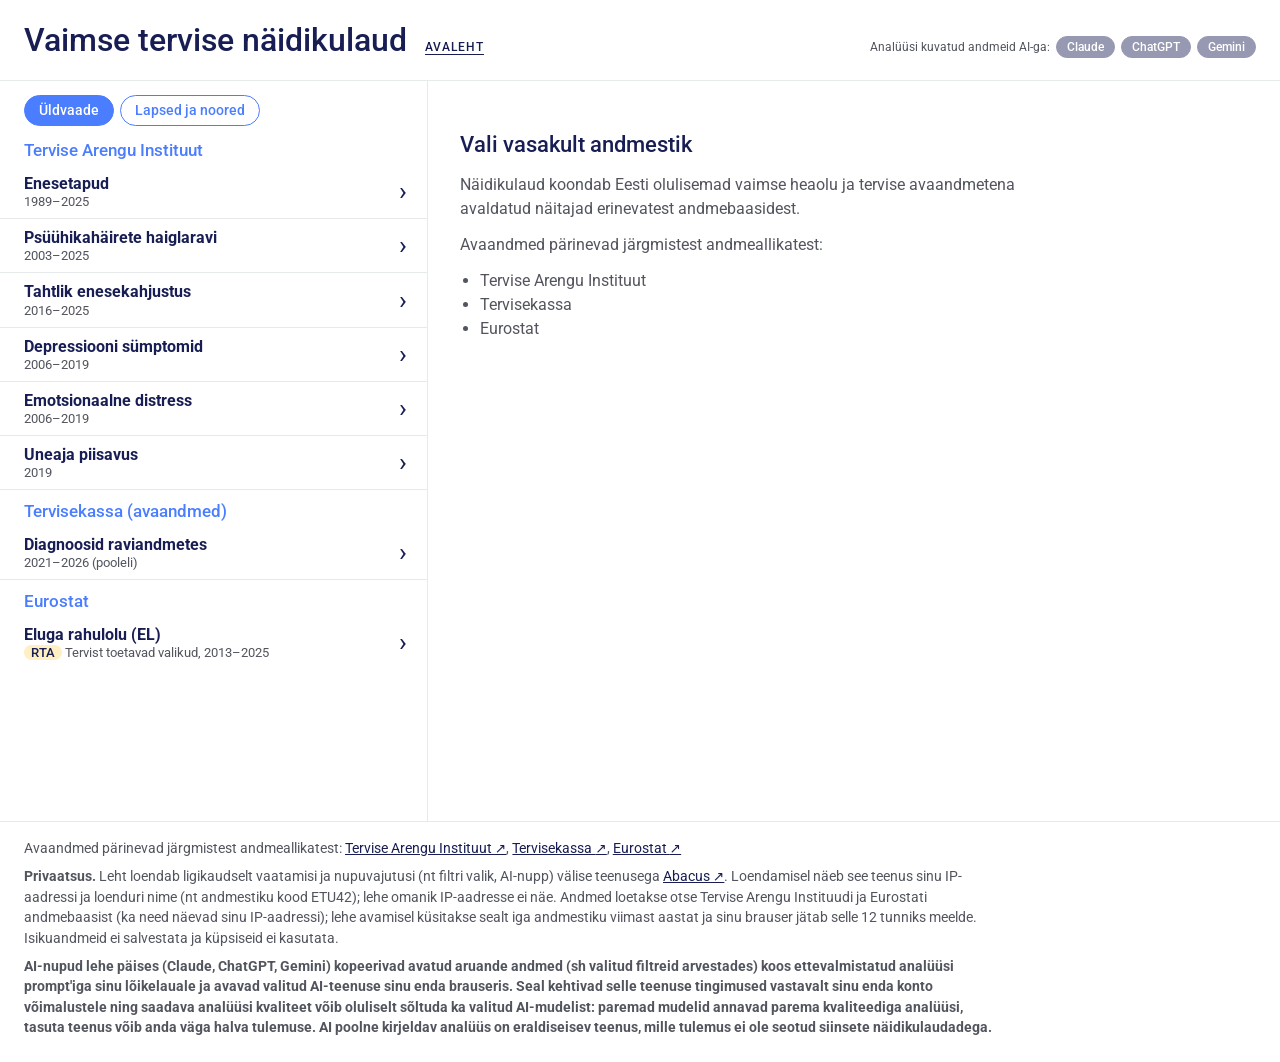
==== commit 359f989f: "Lisa päisesse Avaleht-link ja tõsta AI-nupud aruandest lehe päisesse AI-nupud on üks komplekt lehe p" ====
--- a/index.html
+++ b/index.html
@@ -27,9 +27,14 @@
 
 <header class="site-header">
   <div class="site-header__title">
-    <h1>Vaimse tervise näidikulaud</h1>
+    <div class="site-header__row">
+      <h1>Vaimse tervise näidikulaud</h1>
+      <a class="home-link" id="home-link" href="./">Avaleht</a>
+    </div>
     <p class="site-header__views" id="view-count" hidden></p>
   </div>
+  <!-- AI-nupud (sisu tuleb js/app.js aiBoxHtml()-ist): analüüsivad parajasti avatud aruannet -->
+  <div class="ai-box" id="ai-box"></div>
 </header>
 
 <div class="layout">
--- a/css/styles.css
+++ b/css/styles.css
@@ -106,6 +106,14 @@
 }
 .site-header__views { margin: 2px 0 0; font-size: 0.875rem; color: var(--tekst-2); font-variant-numeric: tabular-nums; }
 .site-header__views[hidden] { display: none; }
+/* Pealkiri ja selle kõrval „Avaleht“ (19.11.2026): link viib avalehele (tühi olek, nagu lehe esmakordsel avamisel) */
+.site-header__row { display: flex; flex-wrap: wrap; align-items: baseline; gap: 2px 18px; }
+.home-link {
+  font-size: 0.78rem; font-weight: 500; letter-spacing: 0.08em; text-transform: uppercase;
+  color: var(--som-tumesinine); text-decoration: underline; text-underline-offset: 3px;
+}
+.home-link:hover { text-decoration-thickness: 2px; }
+.home-link:focus-visible { outline: 2px solid var(--som-keskmine-sinine); outline-offset: 3px; border-radius: 2px; }
 
 /* ---- paneelid ------------------------------------------------------ */
 
@@ -133,7 +141,7 @@
 
 .dataset-list { list-style: none; margin: 0; padding: 0; }
 
-/* Loend nagu M3-s (19.11.2026, kasutaja soov): paks pealkiri, teisel real ainult periood, sinine rühmapealkiri, M3 kirjasuurused
+/* Loend nagu M3-s (19.11.2026): paks pealkiri, teisel real ainult periood, sinine rühmapealkiri, M3 kirjasuurused
    ja vahed; allikalinki menüüs pole, valitud real vaatamiste arv ja olek. */
 
 /* Rühmapealkiri (allikas): sinine, veidi suurem kui teemade pealkirjad */
@@ -503,7 +511,7 @@
 @media print {
   @page { margin: 15mm; }
   html, body { font-size: 11pt; }
-  .skip-link, .panel-list, .back-link, .filters, .dataset__status, .site-header__views,
+  .skip-link, .panel-list, .back-link, .home-link, .filters, .dataset__status, .site-header__views,
   .module__status, .ai-box, .ai-toast, .btn, .error-box__upload, .data-details summary, .tooltip { display: none !important; }
   .print-only { display: block; }
 
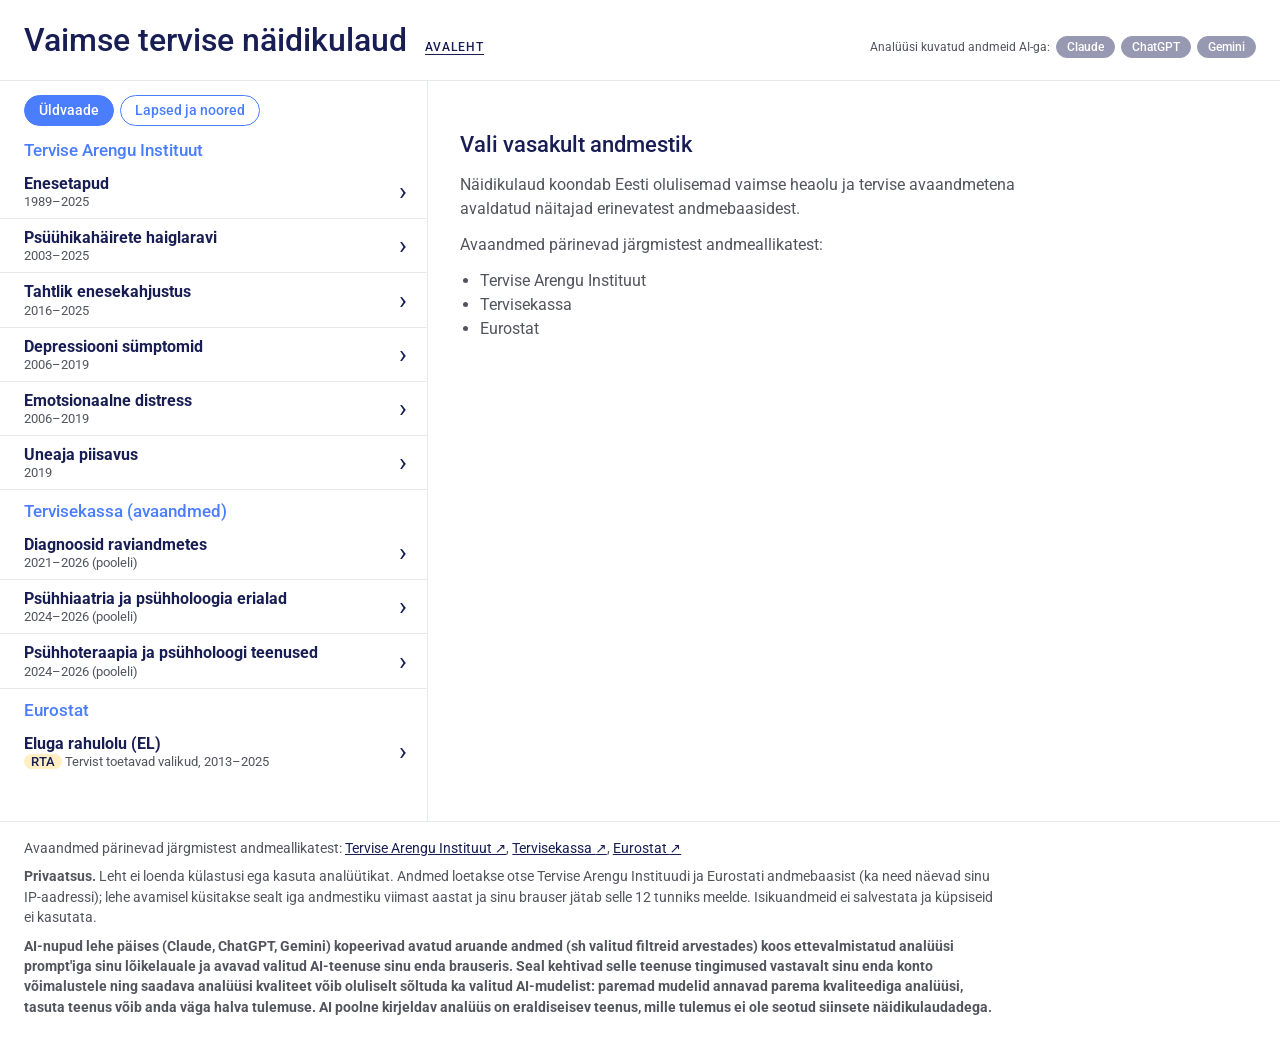
==== commit 3f2b52a9: "Add Tervisekassa service volume reports, remove visit counters - New reports "Psühhiaatria ja psühho" ====
--- a/index.html
+++ b/index.html
@@ -14,28 +14,30 @@
 <meta property="og:url" content="https://maag6969.github.io/vt-startpage/">
 <meta name="twitter:card" content="summary">
 <!--
-  Content Security Policy: skriptid, stiilid ja fondid ainult omalt lehelt; päringud ainult nimetatud andmeallikatele ja loendurile.
+  Content Security Policy: skriptid, stiilid ja fondid ainult omalt lehelt; päringud ainult nimetatud andmeallikatele.
   Uue andmeallika lisamisel lisa selle aadress connect-src alla (muidu päring blokeeritakse). style-src on range: HTML-is ei tohi olla
   style="…" atribuuti, värve pannakse CSSOM-iga. Meta-tag ei toeta frame-ancestors'i (GitHub Pages ei lase HTTP-päiseid seadistada).
 -->
-<meta http-equiv="Content-Security-Policy" content="default-src 'none'; script-src 'self'; style-src 'self'; font-src 'self'; img-src 'self' data:; connect-src 'self' https://statistika.tai.ee https://ec.europa.eu https://abacus.jasoncameron.dev; base-uri 'none'; form-action 'none'; object-src 'none'">
+<meta http-equiv="Content-Security-Policy" content="default-src 'none'; script-src 'self'; style-src 'self'; font-src 'self'; img-src 'self' data:; connect-src 'self' https://statistika.tai.ee https://ec.europa.eu; base-uri 'none'; form-action 'none'; object-src 'none'">
 <meta name="referrer" content="strict-origin-when-cross-origin">
 <link rel="stylesheet" href="css/styles.css">
 </head>
 <body>
 <a class="skip-link" href="#content">Liigu sisu juurde</a>
 
+<!-- #site-top hoiab päise koha, kui päis kerimisel kompaktse ribana ekraani ülaserva kinnitub (js/app.js updateStickyBar) -->
+<div class="site-top" id="site-top">
 <header class="site-header">
   <div class="site-header__title">
     <div class="site-header__row">
       <h1>Vaimse tervise näidikulaud</h1>
       <a class="home-link" id="home-link" href="./">Avaleht</a>
     </div>
-    <p class="site-header__views" id="view-count" hidden></p>
   </div>
   <!-- AI-nupud (sisu tuleb js/app.js aiBoxHtml()-ist): analüüsivad parajasti avatud aruannet -->
-  <div class="ai-box" id="ai-box"></div>
+  <div class="ai-box" id="ai-box" role="group" aria-label="AI-analüüs"></div>
 </header>
+</div>
 
 <div class="layout">
   <nav class="panel-list" aria-label="Andmestikud">
@@ -60,11 +62,11 @@
 <script src="js/tables/eurostat-ilc-pw01.js"></script>
 <script src="js/tables/tervisekassa-adapter.js"></script>
 <script src="js/tables/tervisekassa-diagnoosid.js"></script>
+<script src="js/tables/tervisekassa-teenused.js"></script>
 <script src="js/tables/hbsc-ku12.js"></script>
 <script src="js/tables/hbsc-pered.js"></script>
 <script src="js/rta.js"></script>
 <script src="js/module.js"></script>
-<script src="js/usage.js"></script>
 <script src="js/ai-prompt.js"></script>
 <script src="js/app.js"></script>
 </body>
--- a/css/styles.css
+++ b/css/styles.css
@@ -104,8 +104,6 @@
   font-size: 2rem;          /* 1.6rem × 1,25 */
   line-height: 1.25;
 }
-.site-header__views { margin: 2px 0 0; font-size: 0.875rem; color: var(--tekst-2); font-variant-numeric: tabular-nums; }
-.site-header__views[hidden] { display: none; }
 /* Pealkiri ja selle kõrval „Avaleht“ (19.11.2026): link viib avalehele (tühi olek, nagu lehe esmakordsel avamisel) */
 .site-header__row { display: flex; flex-wrap: wrap; align-items: baseline; gap: 2px 18px; }
 .home-link {
@@ -114,6 +112,30 @@
 }
 .home-link:hover { text-decoration-thickness: 2px; }
 .home-link:focus-visible { outline: 2px solid var(--som-keskmine-sinine); outline-offset: 3px; border-radius: 2px; }
+
+/* Kleepuv riba (arvutivaates, proov 19.11.2026): kui leht on päisest mööda kerinud, jääb päis kompaktse ribana ekraani
+   ülaserva (väike pealkiri, Avaleht, AI-nupud). #site-top hoiab päise koha (kõrgus pannakse JS-iga), et sisu ei hüppaks.
+   Telefonivaates (alla 768 px) riba ei kinnitu: AI-nupud on seal suured ja kolmel real. */
+:root { --bar-h: 46px; }
+@media (min-width: 768px) {
+  html { scroll-padding-top: calc(var(--bar-h) + 8px); }
+  .site-top.is-stuck .site-header {
+    position: fixed; top: 0; left: 0; right: 0; z-index: 20;
+    height: var(--bar-h); box-sizing: border-box; padding: 0 24px;
+    flex-wrap: nowrap; align-items: center; gap: 16px; overflow: hidden;
+    background: var(--taust); box-shadow: 0 2px 8px rgba(24, 30, 84, 0.15);
+  }
+  .site-top.is-stuck .site-header__title { flex: 1 1 0; min-width: 0; }
+  .site-top.is-stuck .site-header__row { flex-wrap: nowrap; align-items: center; }
+  .site-top.is-stuck .site-header h1 { font-size: 1.05rem; white-space: nowrap; overflow: hidden; text-overflow: ellipsis; min-width: 0; }
+  .site-top.is-stuck .home-link { flex: 0 0 auto; }
+  .site-top.is-stuck .ai-box { flex: 0 0 auto; flex-wrap: nowrap; }
+  .site-top.is-stuck .ai-box__row { flex-wrap: nowrap; }
+  .site-top.is-stuck .ai-box__label, .site-top.is-stuck .ai-box__btn { white-space: nowrap; }
+  /* kleepuv loend jääb ribast allapoole */
+  .site-top.is-stuck ~ .layout .panel-list { top: var(--bar-h); max-height: calc(100vh - var(--bar-h)); }
+}
+@media print { .site-top.is-stuck .site-header { position: static; box-shadow: none; height: auto; } }
 
 /* ---- paneelid ------------------------------------------------------ */
 
@@ -142,7 +164,7 @@
 .dataset-list { list-style: none; margin: 0; padding: 0; }
 
 /* Loend nagu M3-s (19.11.2026): paks pealkiri, teisel real ainult periood, sinine rühmapealkiri, M3 kirjasuurused
-   ja vahed; allikalinki menüüs pole, valitud real vaatamiste arv ja olek. */
+   ja vahed; allikalinki menüüs pole, valitud real laadimise olek. */
 
 /* Rühmapealkiri (allikas): sinine, veidi suurem kui teemade pealkirjad */
 .dataset-group-heading {
@@ -190,15 +212,13 @@
   color: var(--som-tumesinine); font-size: 1.6rem; line-height: 1;
 }
 
-/* Valitud real: vaatamiste arv ja laadimise olek */
+/* Valitud real: laadimise olek */
 .dataset__footer {
   display: flex; flex-wrap: wrap; align-items: center; gap: 2px 16px;
   padding: 0 20px 8px 24px;
   font-size: 0.75rem; color: var(--tekst-2); line-height: 1.2;
 }
 .dataset:not(.is-active) .dataset__footer { display: none; }
-.dataset__views { font-variant-numeric: tabular-nums; }
-.dataset__views[hidden] { display: none; }
 .dataset__status { display: inline-flex; align-items: center; gap: 6px; }
 .dataset__status.is-error { color: var(--negatiivne); font-weight: 500; }
 
@@ -511,7 +531,7 @@
 @media print {
   @page { margin: 15mm; }
   html, body { font-size: 11pt; }
-  .skip-link, .panel-list, .back-link, .home-link, .filters, .dataset__status, .site-header__views,
+  .skip-link, .panel-list, .back-link, .home-link, .filters, .dataset__status,
   .module__status, .ai-box, .ai-toast, .btn, .error-box__upload, .data-details summary, .tooltip { display: none !important; }
   .print-only { display: block; }
 
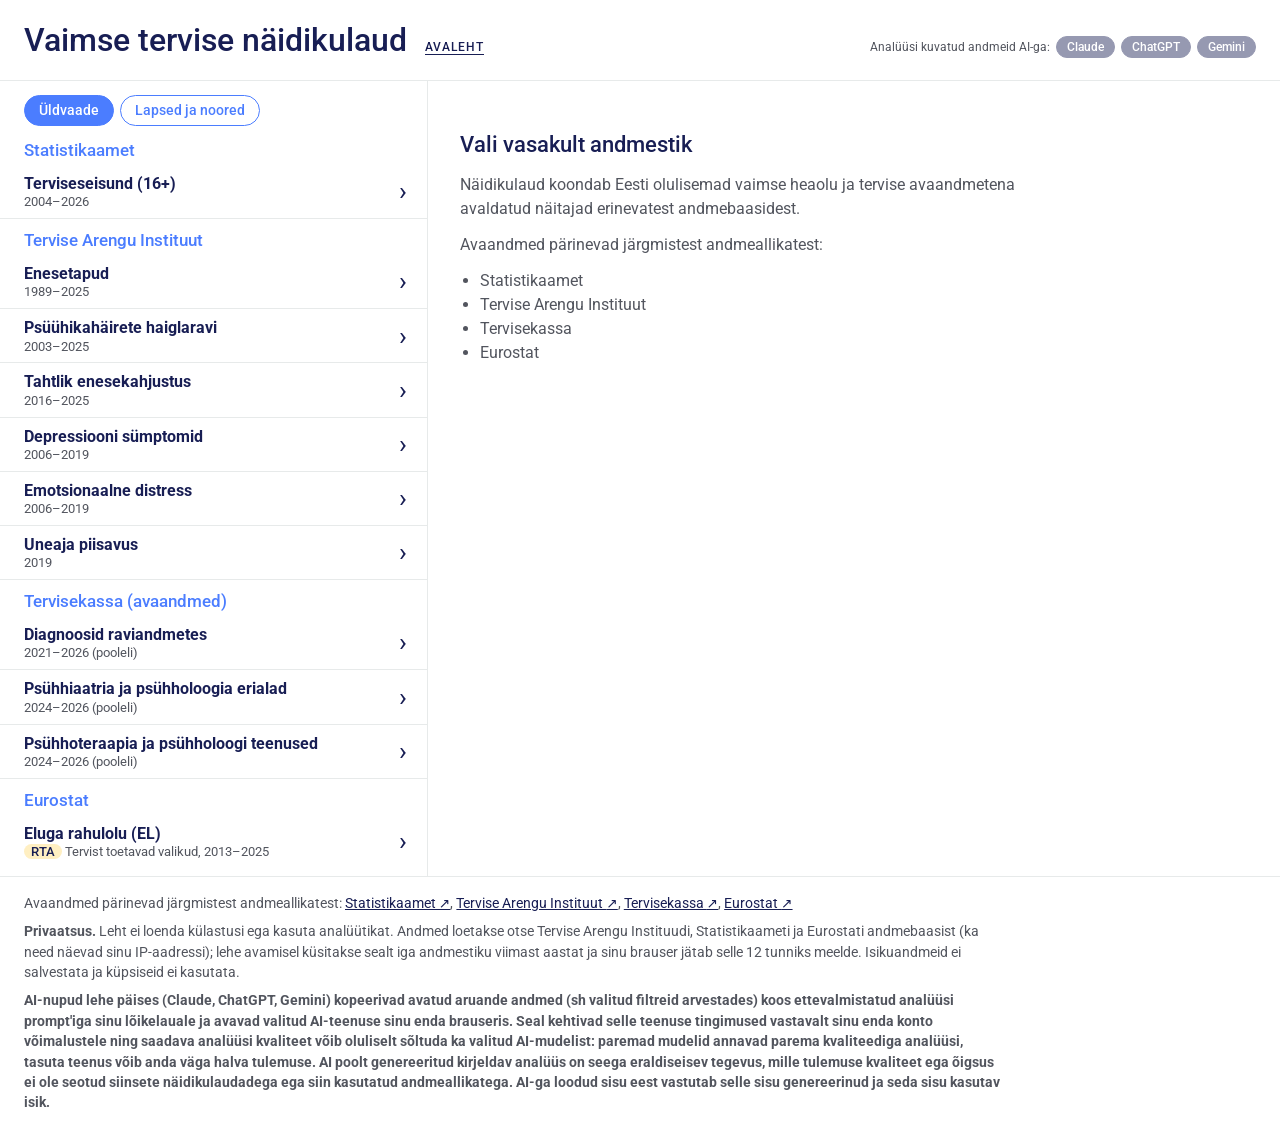
==== commit 5db3f41c: "Terviseseisund (16+): Statistikaameti tabelid TH76-TH79 ja jaluse AI-teade - uus aruanne neljal lõik" ====
--- a/index.html
+++ b/index.html
@@ -18,7 +18,7 @@
   Uue andmeallika lisamisel lisa selle aadress connect-src alla (muidu päring blokeeritakse). style-src on range: HTML-is ei tohi olla
   style="…" atribuuti, värve pannakse CSSOM-iga. Meta-tag ei toeta frame-ancestors'i (GitHub Pages ei lase HTTP-päiseid seadistada).
 -->
-<meta http-equiv="Content-Security-Policy" content="default-src 'none'; script-src 'self'; style-src 'self'; font-src 'self'; img-src 'self' data:; connect-src 'self' https://statistika.tai.ee https://ec.europa.eu; base-uri 'none'; form-action 'none'; object-src 'none'">
+<meta http-equiv="Content-Security-Policy" content="default-src 'none'; script-src 'self'; style-src 'self'; font-src 'self'; img-src 'self' data:; connect-src 'self' https://statistika.tai.ee https://andmed.stat.ee https://ec.europa.eu; base-uri 'none'; form-action 'none'; object-src 'none'">
 <meta name="referrer" content="strict-origin-when-cross-origin">
 <link rel="stylesheet" href="css/styles.css">
 </head>
@@ -65,6 +65,7 @@
 <script src="js/tables/tervisekassa-teenused.js"></script>
 <script src="js/tables/hbsc-ku12.js"></script>
 <script src="js/tables/hbsc-pered.js"></script>
+<script src="js/tables/statistikaamet-th7x.js"></script>
 <script src="js/rta.js"></script>
 <script src="js/module.js"></script>
 <script src="js/ai-prompt.js"></script>
